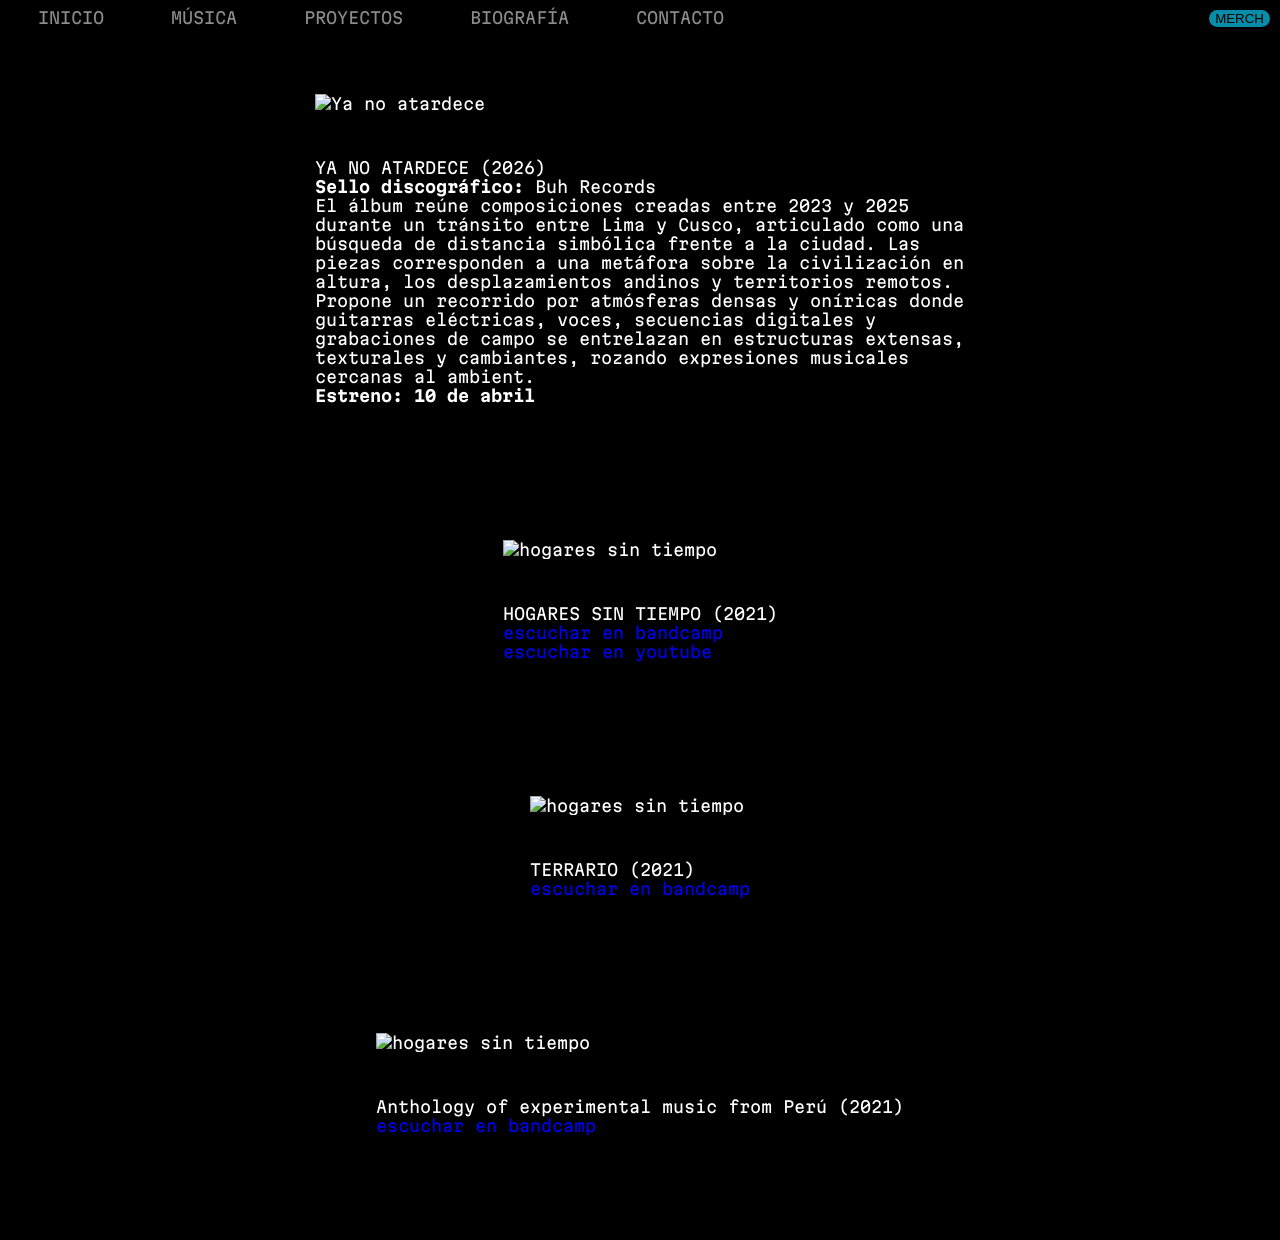
==== musica.html @ cafacefb "update 2026  new album Updated the HTML structure and added a new album section with details about '" ====
<!DOCTYPE html>

<html>

<head>
    <link href="./style.css" rel="stylesheet">
    <link rel="preconnect" href="https://fonts.googleapis.com">
    <link rel="preconnect" href="https://fonts.gstatic.com" crossorigin>
    <link
        href="https://fonts.googleapis.com/css2?family=Martian+Mono:wght@200;600&family=Roboto+Mono:wght@600&display=swap"
        rel="stylesheet">
    <title> música </title>
</head>

<body>
    <header class="front_header">
        <nav>
            <ul class="lista">
                <li> <a href="index.html"> INICIO </a></li>
                <li> <a href="musica.html"> MÚSICA </a></li>
                <li> <a href="proyectos.html"> PROYECTOS </a></li>
                <!-- <li> <a href="sintesis.html"> SÍNTESIS DE SONIDO </a></li> -->
                <!-- <li> <a href="./galeria.html"> GALERÍA </a></li> -->
                <!-- <li> <a href="./conciertos.html"> CONCIERTOS </a></li> -->
                <li> <a href="./bio.html"> BIOGRAFÍA </a></li>
                <li> <a href="./contacto.html"> CONTACTO </a></li>
            </ul>
        </nav>
        <a class="merch" href="./merch.html"> <button>MERCH</button></a>
    </header>


    <div class="musica">

        <div class="album01" id="ya_no_atardece">
            <img src="./images/ya_no_atardece.jpg" alt="Ya no atardece" width="650">
            <div class="album01Texto">

            <p>YA NO ATARDECE (2026)</p>
            <p><strong>Sello discográfico:</strong> Buh Records</p>
            <p>
                El álbum reúne composiciones creadas entre 2023 y 2025 durante un tránsito
                entre Lima y Cusco, articulado como una búsqueda de distancia simbólica
                frente a la ciudad. Las piezas corresponden a una metáfora sobre la
                civilización en altura, los desplazamientos andinos y territorios remotos.
            </p>
            
            <p>
                Propone un recorrido por atmósferas densas y oníricas donde guitarras
                eléctricas, voces, secuencias digitales y grabaciones de campo se
                entrelazan en estructuras extensas, texturales y cambiantes, rozando
                expresiones musicales cercanas al ambient.
            </p>
            <p><strong>Estreno: 10 de abril</strong></p>

            </div>
        </div>

        <div class="album01">
            <img src="./images/hogares-sin-tiempo.jpg" alt="hogares sin tiempo" width="650">
            <div class="album01Texto">
                <p>HOGARES SIN TIEMPO (2021)</p>
                <a href="https://1049records.bandcamp.com/album/hogares-sin-tiempo-2" target="_blank">escuchar en
                    bandcamp</a>
                <br>
                <a href="https://www.youtube.com/watch?v=8vAIFLWfG0k&ab_channel=MarceloMellado" target="_blank">escuchar
                    en youtube</a>
            </div>
        </div>

        <div class="album02">
            <img src="./images/terrario.jpg" alt="hogares sin tiempo" width="650">
            <div class="album01Texto">
                <p>TERRARIO (2021)</p>
                <a href="https://1049records.bandcamp.com/album/terrario" target="_blank">escuchar en bandcamp</a>
            </div>
        </div>

        <div class="album03">
            <img src="./images/antology.jpg" alt="hogares sin tiempo" width="650">
            <div class="album01Texto">
                <p>Anthology of experimental music from Perú (2021)</p>
                <a href="https://unexplainedsoundsgroup.bandcamp.com/album/anthology-of-experimental-music-from-peru"
                    target="_blank">escuchar en bandcamp</a>
            </div>
        </div>
    </div>
</body>

</html>
---- style.css ----
* {
    box-sizing: border-box;
    /* color: white; */
    margin: 0;
    text-decoration: none;
}


body {
    font-family: 'Martian Mono', monospace;

    color: white;
    background-color: black;
}


.front_page {
    width: 100%;
    height: 100vh;
    background-color: transparent;
    background-image: linear-gradient(rgba(20, 20, 20, 0.60), rgba(0, 0, 0, 0.0));
    background-position: center;
    background-size: center;
}

.front_header {
    /* background-color: rgb(177, 175, 175); */
    padding: 7px 10px;
    display: flex;
    justify-content: space-between;
    /* background-color: rgb(30,30,30); */
    align-items: center;
    /* border-bottom: 1px solid rgb(204, 204, 204); */
}

.titulo {
    color: white;   
    margin: 0;
    display: flex; 
    height: 80%;
    align-items: center;
    text-align: center;
    background-color: transparent;
    justify-content: center;
    font-size: 50px;
    margin: 0px;
    font-weight: 600;
    flex-direction: column;
    padding: 0;
    
}

.subtitulo {
    block-size: 0;
    display: flex;
    text-align: center;
    font-size: 30px;
    font-weight: 200;
}

.nuevo_album{
    display: flex;
    justify-content: center;
    margin-top: 20px;
    position: relative;
    z-index: 2;
}

.nuevo_album button{
    padding: 10px 22px;
    font-family: 'Martian Mono', monospace;
    font-size: 14px;
    cursor: pointer;
}

.lista {
    list-style: none;
    padding-left: 0;
    
}

.lista li {

    display: inline-block;
    padding: 0 28px;
}


.lista li a {
    transition: all 0.3js ease 0.0s;
    color:rgb(140,140,140 );
}

.lista li a:hover {
    color: rgb(7, 141, 168)
}

.back-video {
    background-color: transparent;
    position: absolute;
    right: 0px;
    bottom: 0px;
    z-index: -1;
}

@media (min-aspect-ratio: 16/9) {
    .back-video {
        width: 100%;
        height: auto;
    }
}


@media (max-aspect-ratio: 16/9) {
    .back-video {
        width: auto;
        height: 100%;
    }
}

button {
    padding: 5 45px;
    /* margin-right: 50px; */
    background-color: rgba(7, 141, 168, 1);
    border: none;
    border-radius: 50px;
    cursor: pointer;
    transition: all 0.3s ease 0s;
}

button:hover {
    background-color: rgba(22, 222, 222, 0.7);
}




#leyenda {
    display: flex;
    font-family: 'consolas';
    font-size: 20px;
    align-items: center;
    justify-content: center;
}

#leyenda p {
    padding: 10px;
}






/* Regular pages*/




/*BIO*/
.bio_style {
    text-align: center;
    padding: 0;
}

.bio_style img {
    /* border-left: 1px solid white; */
    margin-top: 15px;
}

.bio_style p {

    color: white;
    max-width: 800px;
    padding: 32px 0 0;
    margin: 0 auto;
    text-align: justify;

}



/*CONTACTO*/

/* .contacto {
    position: relative;
    padding: 0 50px ;
    color: white;
    text-align: left;
}

.contactoHeader {
    position: absolute;
    display: flex;
} */

/* CONTACTO */

/* CONTACTO */

.contacto {
    width: 940px;
    position: relative; /* Make the container a positioning context for absolute positioning */
    padding: 0 10px;
    color: white;
    text-align: right;
}

.contacto img {
    width: 100%; /* Make sure the image spans the entire width of the container */
}

.contactoHeader {
    position: absolute; /* Position the text absolutely within the .contacto container */
    bottom: 0; /* Place the text at the bottom */
    right: 0; /* Place the text at the right */
    padding: 10px 10px;
}




/* MUSICA */


.musica a:visited {
    color: white;
}

.musica a:hover{
    color: rgb(7, 141, 168)
}

.musica {
    padding: 15px;
    display: flex;
    flex-direction: column;
    align-items: center;
    justify-content: center;
    color: white;
}

.musica div {
    margin: 5px auto; 
    padding: 40px 0;
}

.album01Texto{
    max-width: 650px;
    margin: 0 auto;
    /* text-align: center; */
}


/*proyectos_style*/

.proyectos_style {
    max-width: 900px;
    margin: 5px auto;
        
}

.boxProyectos div {
    padding: 30px 0;
    /* max-width: 500px; */
    /* align-content: center; */
    /* flex-direction: column; */
    /* display: flex; */
    /* flex-wrap: wrap; */
    
}

.proyectos_style div h2 {
    margin: 10px 0;
}

.proyectos_style div {
    text-align: justify;
}

/* MERCH */

.merch_style{
    font-size: 40px;
}

.merch_style p { 
    display: flex;
    flex-direction: column;
    align-items: center;
    justify-content: center;
    height: 100vh;
    /* margin: 0; */
    text-align: center;
}
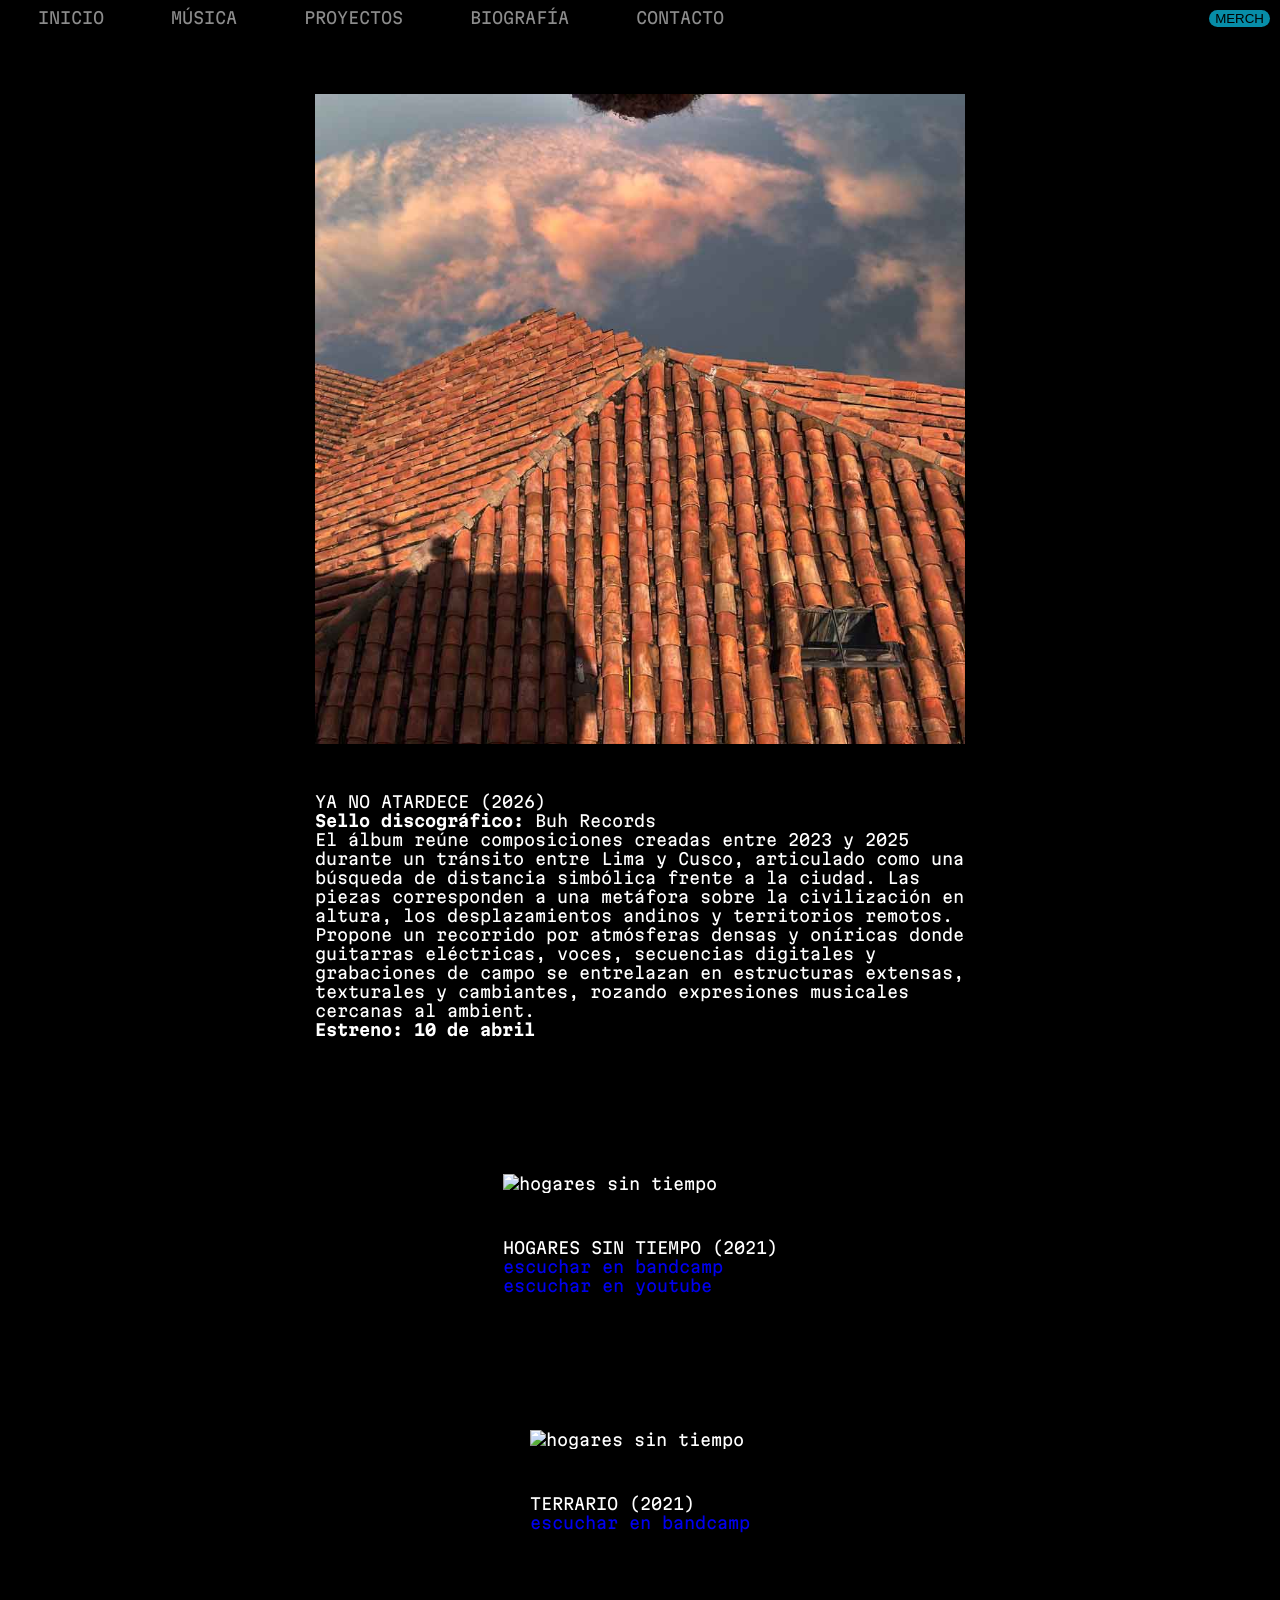
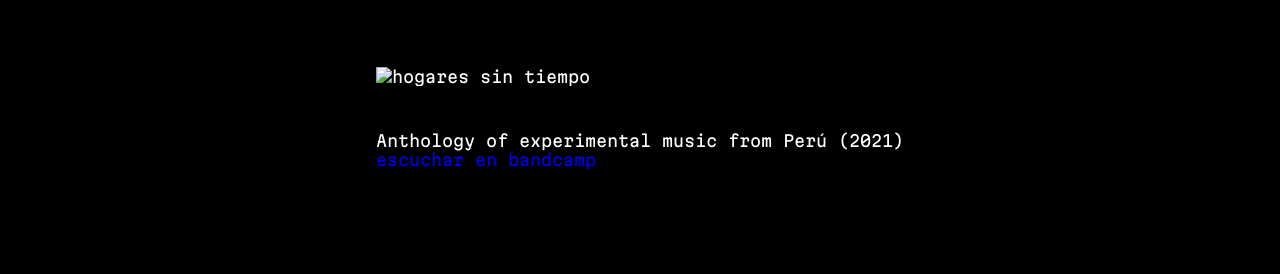
==== commit 466a050e: "Fix HTML formatting and clean up content" ====
--- a/musica.html
+++ b/musica.html
@@ -37,14 +37,16 @@
             <div class="album01Texto">
 
             <p>YA NO ATARDECE (2026)</p>
+            <p> </p>
             <p><strong>Sello discográfico:</strong> Buh Records</p>
+            <p> </p>
             <p>
                 El álbum reúne composiciones creadas entre 2023 y 2025 durante un tránsito
                 entre Lima y Cusco, articulado como una búsqueda de distancia simbólica
                 frente a la ciudad. Las piezas corresponden a una metáfora sobre la
                 civilización en altura, los desplazamientos andinos y territorios remotos.
             </p>
-            
+            <p> </p>
             <p>
                 Propone un recorrido por atmósferas densas y oníricas donde guitarras
                 eléctricas, voces, secuencias digitales y grabaciones de campo se
